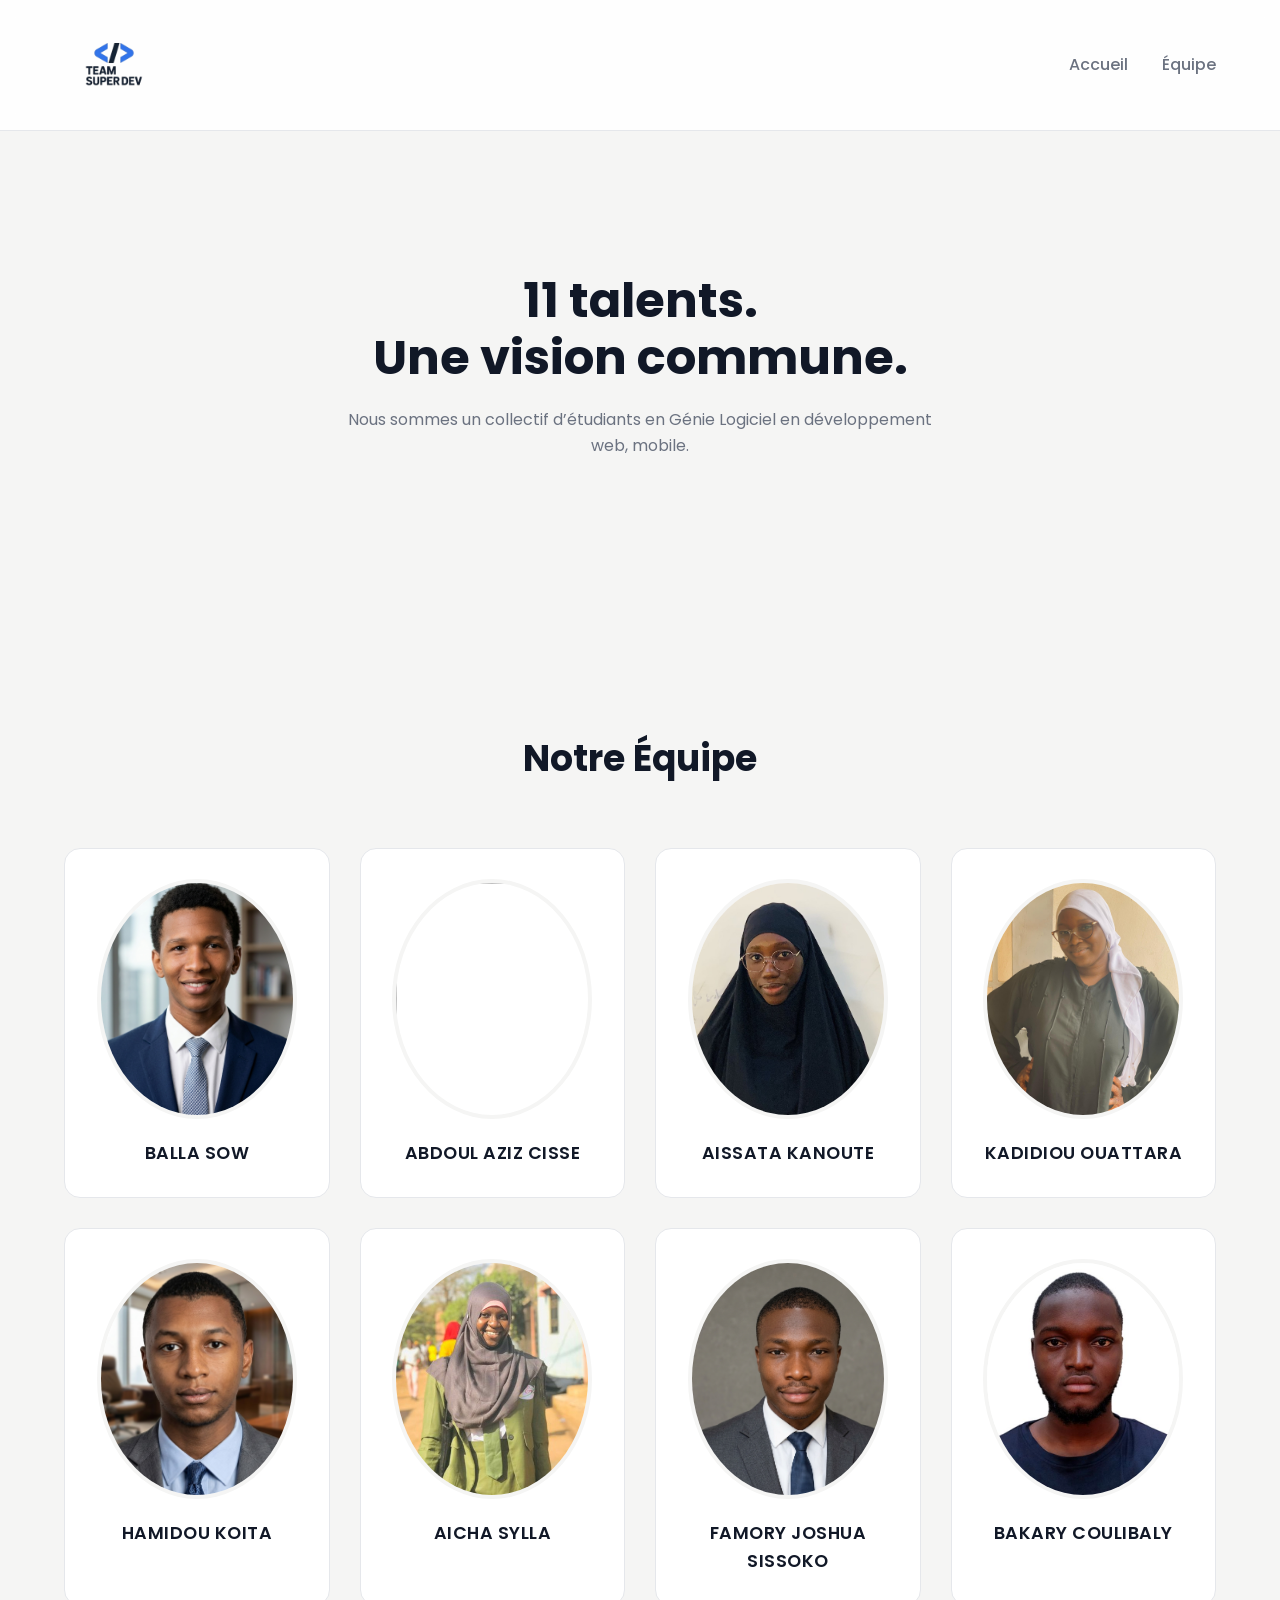
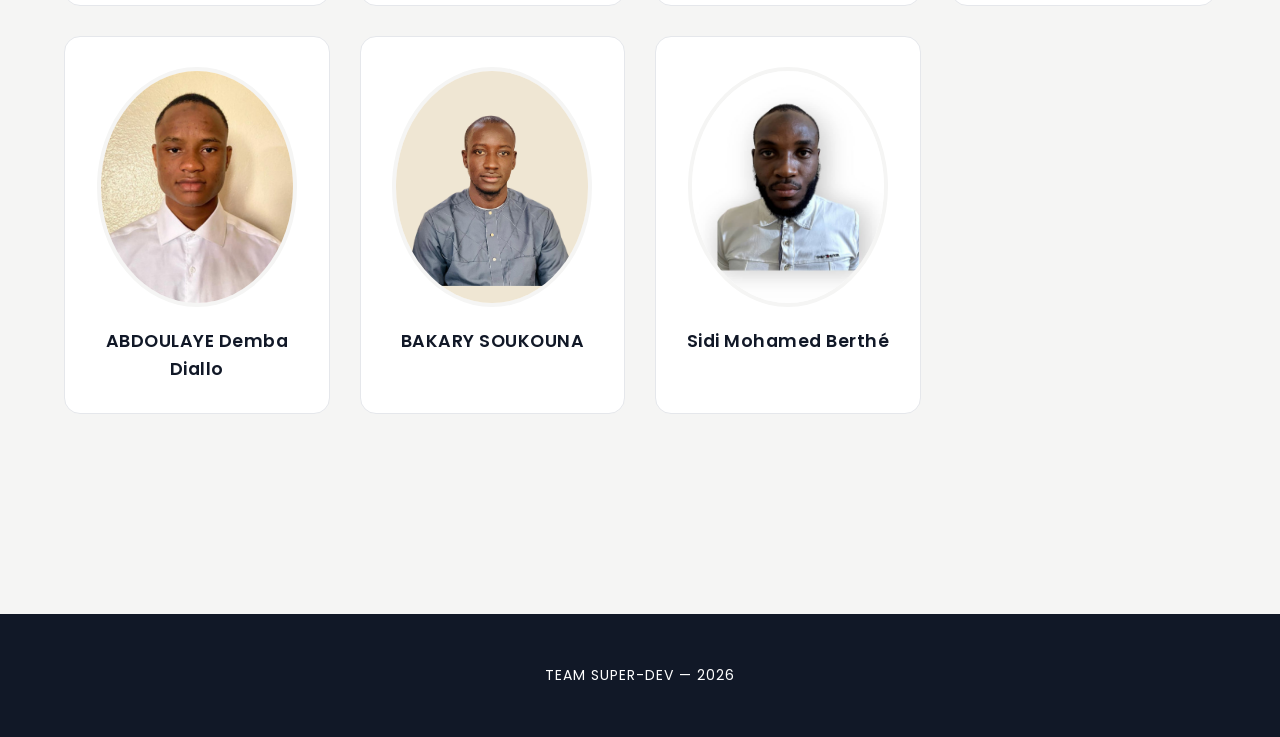
==== index.html @ fdd02b8c "Fix: résolution des conflits avant pull" ====
<!DOCTYPE html>
<html lang="fr">
<head>
<meta charset="UTF-8">
<meta name="viewport" content="width=device-width, initial-scale=1.0">
<link rel="favicon" type="image/x-icon" href="images/logo.png">
<title> TEAM SUPER - DEV</title>
<link rel="stylesheet" href="css/style.css">
<link href="https://fonts.googleapis.com/css2?family=Poppins:wght@300;400;600;700&display=swap" rel="stylesheet">
<script src="https://cdnjs.cloudflare.com/ajax/libs/jspdf/3.0.3/jspdf.umd.min.js" integrity="sha512-+EeCylkt9WHJk5tGJxYdecHOcXFRME7qnbsfeMsdQL6NUPYm2+uGFmyleEqsmVoap/f3dN/sc3BX9t9kHXkHHg==" crossorigin="anonymous" referrerpolicy="no-referrer"></script>
</head>
<body>

<header>
    <div class="container nav">
        <div class="logo">
            <div class="logo-circle">
            <img src="images/logo.png" alt="Logo">
            </div>
           
        </div>
        <nav>
            
            <a href="#">Accueil</a>
            <a href="#team">Équipe</a>
        </nav>
    </div>
</header>

<section class="hero">
    <div class="hero-content">
        <h1>11 talents.<br>Une vision commune.</h1>
        <p>Nous sommes un collectif d’étudiants en Génie Logiciel  en développement web, mobile.</p>
    </div>
</section>

<section id="team" class="team-section">
    <h2 class="our-team">Notre Équipe</h2>
    <div class="team-grid">
        <a href="cv_balla.html" class="member"><img src="images/balla-sow.png"><span>BALLA SOW </span></a>
        <a href="cv-abdoulaziz.html" class="member"><img src="images/My profile.png"><span>ABDOUL AZIZ CISSE</span></a>
        <a href="cv_kanoute.html" class="member"><img src="images/photo-knt.jpeg"><span>AISSATA KANOUTE</span></a>
        <a href="cv-kadidiatou-ouattara.html" class="member"><img src="images/dija.jpeg.jpeg"><span>KADIDIOU OUATTARA</span></a>
        <a href="cv-hamidou.html" class="member"><img src="images/Hamidou.jpg"><span>HAMIDOU KOITA</span></a>
        <a href="cv_aicha_sylla.html" class="member"><img src="images/AichaSylla.jpg"><span>AICHA SYLLA</span></a>
        <a href="joshua.html" class="member"><img src="images/photo.png"><span>FAMORY JOSHUA SISSOKO</span></a>
        <a href="coulibalyCv.html" class="member"><img src="images/coulibaly.jpg"><span>BAKARY COULIBALY</span></a>
        <a href="cv-abdoulayeD.html" class="member"><img src="images/AbdoulayeD.jpeg"><span>ABDOULAYE Demba Diallo</span></a>
        <a href="CV_SOUKOUNA.html" class="member"><img src="images/Bakary.png"><span>BAKARY SOUKOUNA</span></a>
        <a href="cv-sidi-Mohamed.html" class="member"><img src="images/SIDI_photo - Copie.jpg"><span>Sidi Mohamed Berthé</span></a>
    </div>
</section>

<footer>
    <p>TEAM SUPER-DEV — 2026</p>
</footer>

<script src="js/script.js"></script>
</body>
</html>
---- css/style.css ----
:root {
  --bg-main: #F5F5F4;
  --bg-card: #FFFFFF;
  --text-primary: #111827;
  --text-secondary: #6B7280;
  --accent: #4F46E5;
  --accent-hover: #4338CA;
  --border-light: #E5E7EB;
}

html {
  scroll-behavior: smooth;
}

* {
  margin: 0;
  padding: 0;
  box-sizing: border-box;
}

body {
  font-family: 'Poppins', sans-serif;
  background: var(--bg-main);
  color: var(--text-primary);
  line-height: 1.6;
}

.container {
  width: 90%;
  max-width: 1200px;
  margin: auto;
}

header {
  background: rgba(255, 255, 255, 0.9);
  backdrop-filter: blur(10px);
  padding: 15px 0;
  position: fixed;
  width: 100%;
  top: 0;
  z-index: 1000;
  border-bottom: 1px solid var(--border-light);
}

.nav {
  display: flex;
  justify-content: space-between;
  align-items: center;
}

.logo {
  display: flex;
  align-items: center;
  gap: 12px;
}

.logo-circle {
  width: 100px;
  height: 100px;
  border-radius: 50%;
  overflow: hidden;
  display: flex;
  align-items: center;
  justify-content: center;
}

.logo-circle img {
  width: 100%;
  height: 100%;
  object-fit: cover;
}

nav a {
  text-decoration: none;
  margin-left: 30px;
  color: var(--text-secondary);
  font-weight: 500;
  transition: 0.3s;
}

nav a:hover {
  color: var(--accent);
}

.hero {
  min-height: 70vh;
  display: flex;
  align-items: center;
  justify-content: center;
  text-align: center;
  padding-top: 100px;
  opacity: 0;
  transform: translateY(40px);
  transition: all 1s ease;
}
.hero.active{
  opacity: 1;
  transform: translateY(0);
}

.hero h1 {
  font-size: clamp(32px, 5vw, 48px);
  font-weight: 700;
  margin-bottom: 20px;
  line-height: 1.2;
}

.our-team {
  opacity: 0;
  transform: translateY(40px);
  transition: all 1s ease;
}

.our-team.active{
  opacity: 1;
  transform: translateY(0);
}

.hero p {
  max-width: 600px;
  margin: auto;
  color: var(--text-secondary);
}

.team-section {
  padding: 100px 0;
}

.team-section h2 {
  text-align: center;
  font-size: 36px;
  margin-bottom: 60px;
}


.member{
  opacity: 0;
  transform: translateY(60px);
  transition: all 1s ease;
}

.member.active {
  opacity: 1;
  transform: translateY(0);
}

.our-team {
  opacity: 0;
  transform: translateY(40px);
  transition: all 1s ease;
}

.our-team.active{
  opacity: 1;
  transform: translateY(0);
}



.team-grid {
  display: grid;
  grid-template-columns: repeat(auto-fit, minmax(250px, 1fr));
  gap: 30px;
  width: 90%;
  max-width: 1200px;
  margin: auto;
  
}

.member {
  background: var(--bg-card);
  border: 1px solid var(--border-light);
  border-radius: 16px;
  padding: 30px 20px;
  text-decoration: none;
  color: var(--text-primary);
  text-align: center;
  display: flex;
  flex-direction: column;
  align-items: center;
  transition: all 0.4s cubic-bezier(0.175, 0.885, 0.32, 1.275);
}

.member{
  opacity: 0;
  transform: translateY(60px);
  transition: 1s ease;
}

.member.active {
  opacity: 1;
  transform: translateY(0);
}

.member img {
  width: 200px;
  height: 240px;
  object-fit: cover;
  border-radius: 50%;
  margin-bottom: 20px;
  border: 4px solid var(--bg-main);
  transition: transform 0.4s ease;
}

.member span {
  display: block;
  font-weight: 600;
  font-size: 1.1rem;
  letter-spacing: 0.5px;
}

.member:hover {
  transform: translateY(-10px);
  box-shadow: 0 20px 40px rgba(0,0,0,0.08);
  border-color: var(--accent);
}

.member:hover img {
  transform: scale(1.05);
}

/*joshua touch*/



footer {
  background: var(--text-primary);
  color: #fff;
  text-align: center;
  padding: 50px 0;
  font-size: 14px;
  margin-top: 100px;
  letter-spacing: 1px;
}
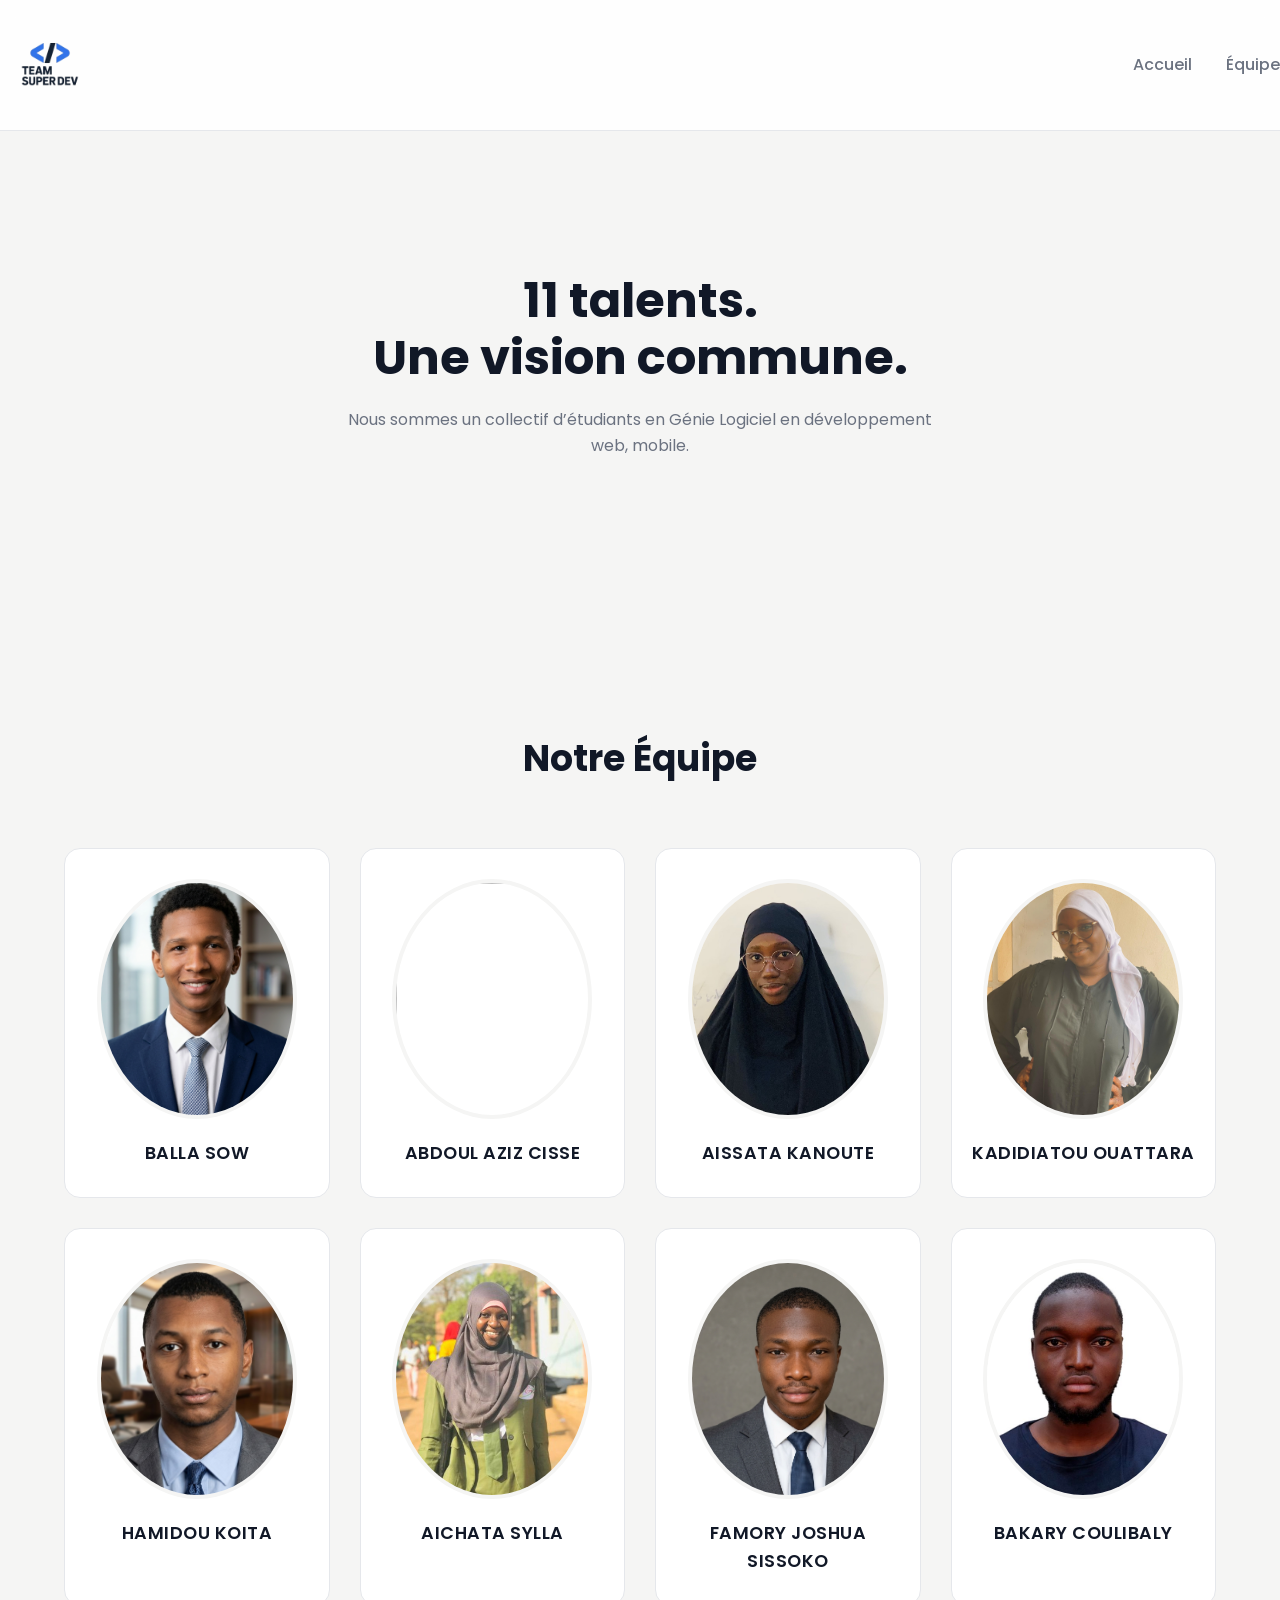
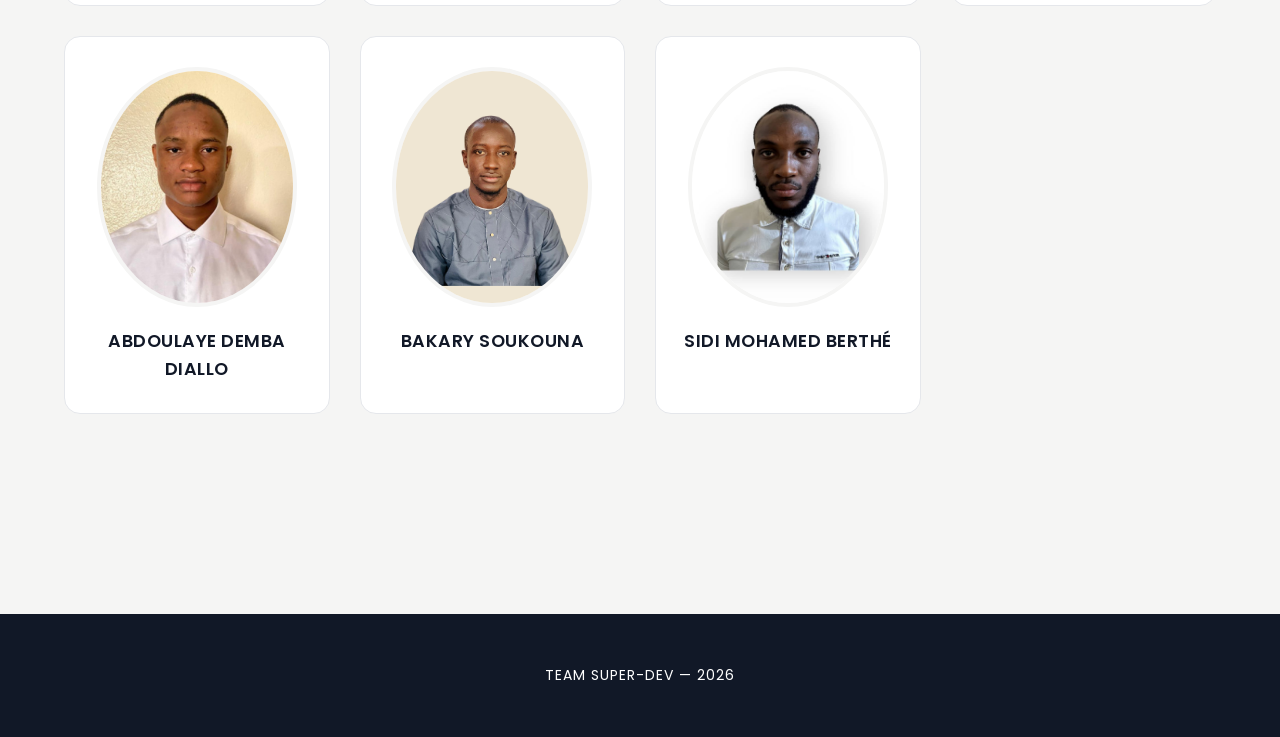
==== commit 6846b752: "Merge pull request #105 from ballasow/balla Balla" ====
--- a/index.html
+++ b/index.html
@@ -13,7 +13,7 @@
 
 <header>
     <div class="container nav">
-        <div class="logo">
+       <div class="logo"> 
             <div class="logo-circle">
             <img src="images/logo.png" alt="Logo">
             </div>
@@ -40,14 +40,14 @@
         <a href="cv_balla.html" class="member"><img src="images/balla-sow.png"><span>BALLA SOW </span></a>
         <a href="cv-abdoulaziz.html" class="member"><img src="images/My profile.png"><span>ABDOUL AZIZ CISSE</span></a>
         <a href="cv_kanoute.html" class="member"><img src="images/photo-knt.jpeg"><span>AISSATA KANOUTE</span></a>
-        <a href="cv-kadidiatou-ouattara.html" class="member"><img src="images/dija.jpeg.jpeg"><span>KADIDIOU OUATTARA</span></a>
+        <a href="cv-kadidiatou-ouattara.html" class="member"><img src="images/dija.jpeg.jpeg"><span>KADIDIATOU OUATTARA</span></a>
         <a href="cv-hamidou.html" class="member"><img src="images/Hamidou.jpg"><span>HAMIDOU KOITA</span></a>
-        <a href="cv_aicha_sylla.html" class="member"><img src="images/AichaSylla.jpg"><span>AICHA SYLLA</span></a>
+        <a href="cv_aicha_sylla.html" class="member"><img src="images/AichaSylla.jpg"><span>AICHATA SYLLA</span></a>
         <a href="joshua.html" class="member"><img src="images/photo.png"><span>FAMORY JOSHUA SISSOKO</span></a>
         <a href="coulibalyCv.html" class="member"><img src="images/coulibaly.jpg"><span>BAKARY COULIBALY</span></a>
-        <a href="cv-abdoulayeD.html" class="member"><img src="images/AbdoulayeD.jpeg"><span>ABDOULAYE Demba Diallo</span></a>
+        <a href="cv-abdoulayeD.html" class="member"><img src="images/AbdoulayeD.jpeg"><span>ABDOULAYE DEMBA DIALLO</span></a>
         <a href="CV_SOUKOUNA.html" class="member"><img src="images/Bakary.png"><span>BAKARY SOUKOUNA</span></a>
-        <a href="cv-sidi-Mohamed.html" class="member"><img src="images/SIDI_photo - Copie.jpg"><span>Sidi Mohamed Berthé</span></a>
+        <a href="cv-sidi-Mohamed.html" class="member"><img src="images/SIDI_photo - Copie.jpg"><span>SIDI MOHAMED BERTHÉ</span></a>
     </div>
 </section>
 
--- a/css/style.css
+++ b/css/style.css
@@ -25,11 +25,7 @@
   line-height: 1.6;
 }
 
-.container {
-  width: 90%;
-  max-width: 1200px;
-  margin: auto;
-}
+
 
 header {
   background: rgba(255, 255, 255, 0.9);
@@ -48,18 +44,14 @@
   align-items: center;
 }
 
-.logo {
-  display: flex;
-  align-items: center;
-  gap: 12px;
-}
+
 
 .logo-circle {
   width: 100px;
   height: 100px;
   border-radius: 50%;
   overflow: hidden;
-  display: flex;
+
   align-items: center;
   justify-content: center;
 }
@@ -158,7 +150,8 @@
 
 
 .team-grid {
-  display: grid;
+  display: grid; 
+  /*mets sous forme de colone les grilles*/
   grid-template-columns: repeat(auto-fit, minmax(250px, 1fr));
   gap: 30px;
   width: 90%;
@@ -203,7 +196,7 @@
 }
 
 .member span {
-  display: block;
+ display: block;
   font-weight: 600;
   font-size: 1.1rem;
   letter-spacing: 0.5px;
@@ -218,9 +211,6 @@
 .member:hover img {
   transform: scale(1.05);
 }
-
-/*joshua touch*/
-
 
 
 footer {
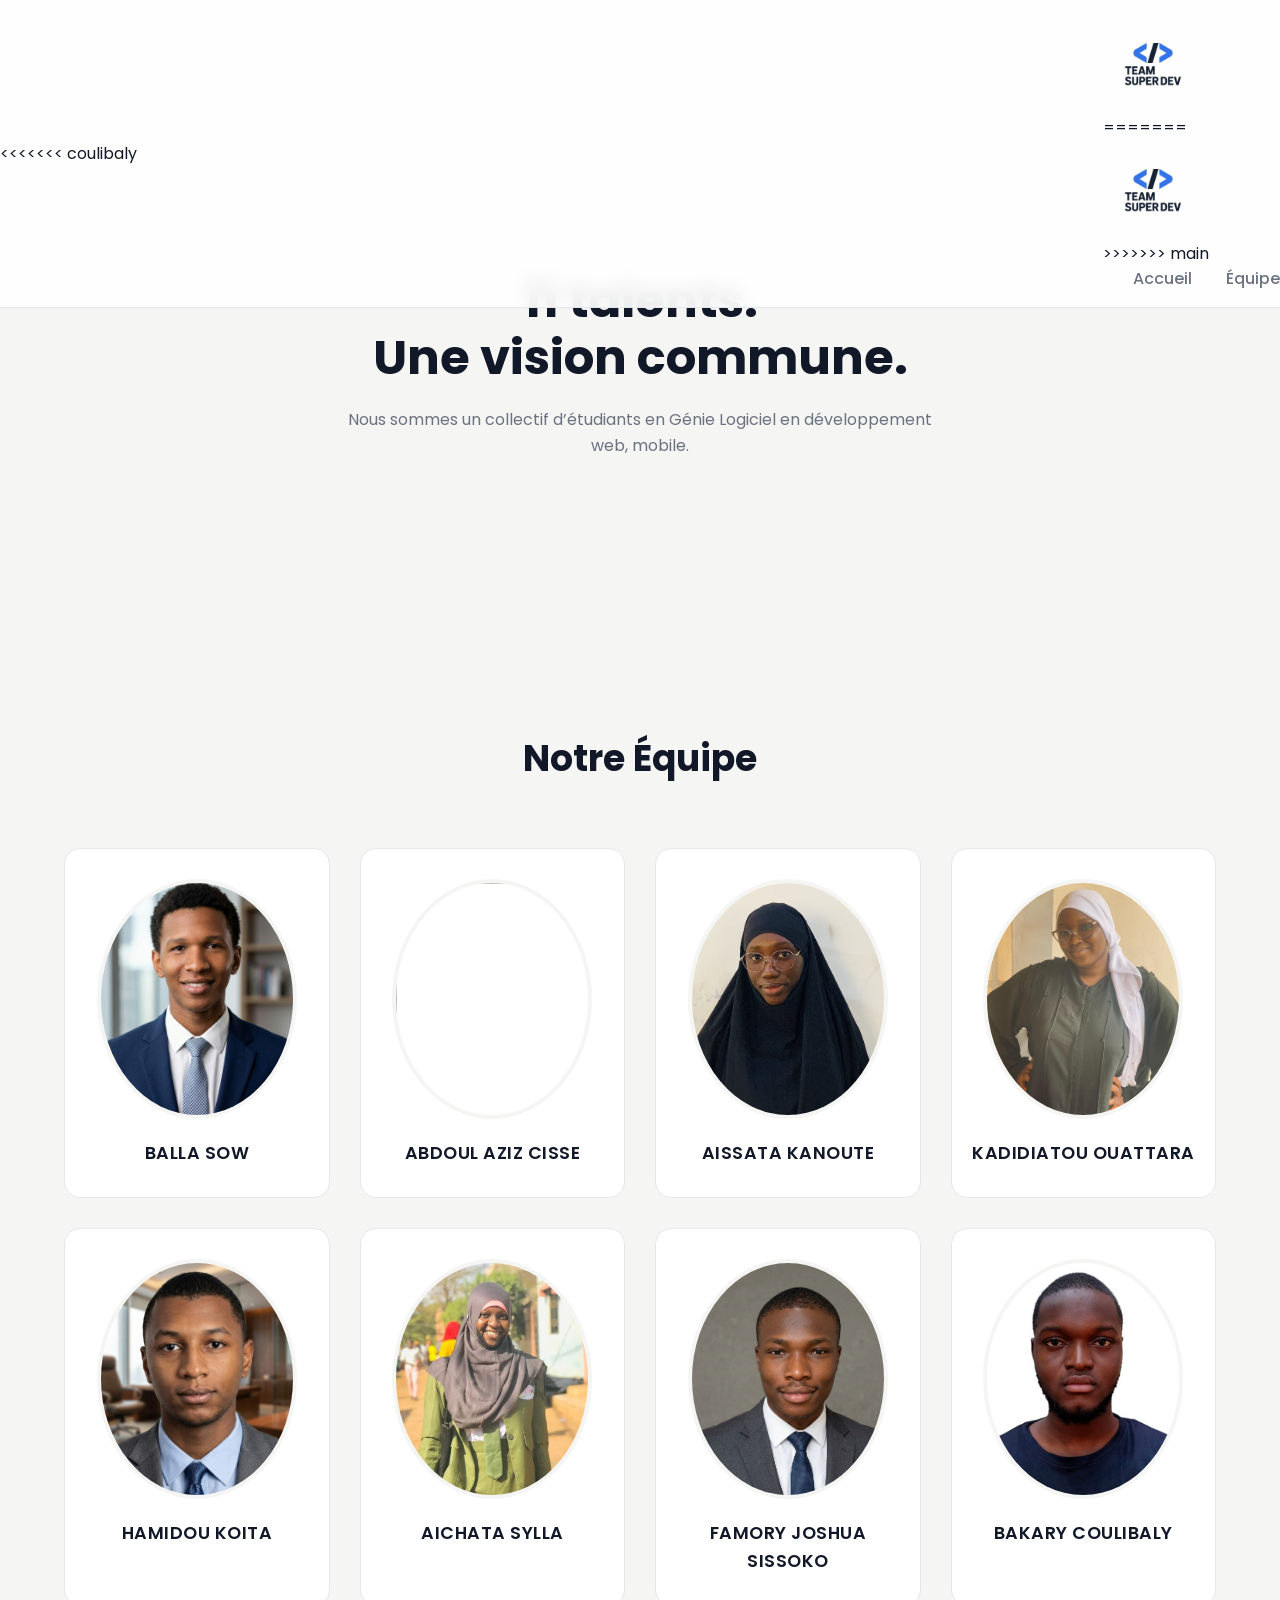
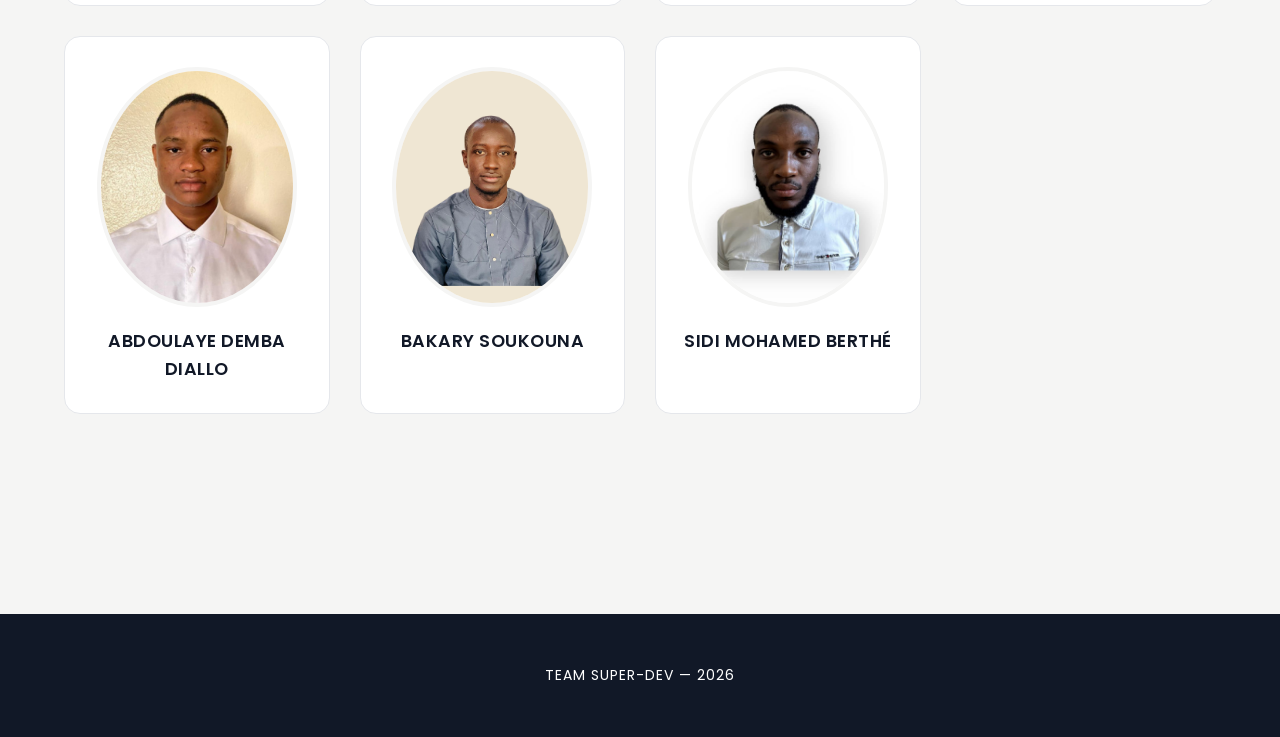
==== commit c5c0aec7: "Merge branch 'main' into coulibaly" ====
--- a/index.html
+++ b/index.html
@@ -1,4 +1,4 @@
-<!DOCTYPE html>
+<!doctype html>
 <html lang="fr">
 <head>
 <meta charset="UTF-8">
@@ -13,26 +13,36 @@
 
 <header>
     <div class="container nav">
+<<<<<<< coulibaly
+        <div class="logo">
+          <div class="logo-circle">
+            <img src="images/logo.png" alt="Logo" />
+          </div>
+=======
        <div class="logo"> 
             <div class="logo-circle">
             <img src="images/logo.png" alt="Logo">
             </div>
            
+>>>>>>> main
         </div>
         <nav>
             
             <a href="#">Accueil</a>
             <a href="#team">Équipe</a>
         </nav>
-    </div>
-</header>
+      </div>
+    </header>
 
-<section class="hero">
-    <div class="hero-content">
-        <h1>11 talents.<br>Une vision commune.</h1>
-        <p>Nous sommes un collectif d’étudiants en Génie Logiciel  en développement web, mobile.</p>
-    </div>
-</section>
+    <section class="hero">
+      <div class="hero-content">
+        <h1>11 talents.<br />Une vision commune.</h1>
+        <p>
+          Nous sommes un collectif d’étudiants en Génie Logiciel en
+          développement web, mobile.
+        </p>
+      </div>
+    </section>
 
 <section id="team" class="team-section">
     <h2 class="our-team">Notre Équipe</h2>
@@ -51,10 +61,10 @@
     </div>
 </section>
 
-<footer>
-    <p>TEAM SUPER-DEV — 2026</p>
-</footer>
+    <footer>
+      <p>TEAM SUPER-DEV — 2026</p>
+    </footer>
 
-<script src="js/script.js"></script>
-</body>
-</html>+    <script src="js/script.js"></script>
+  </body>
+</html>
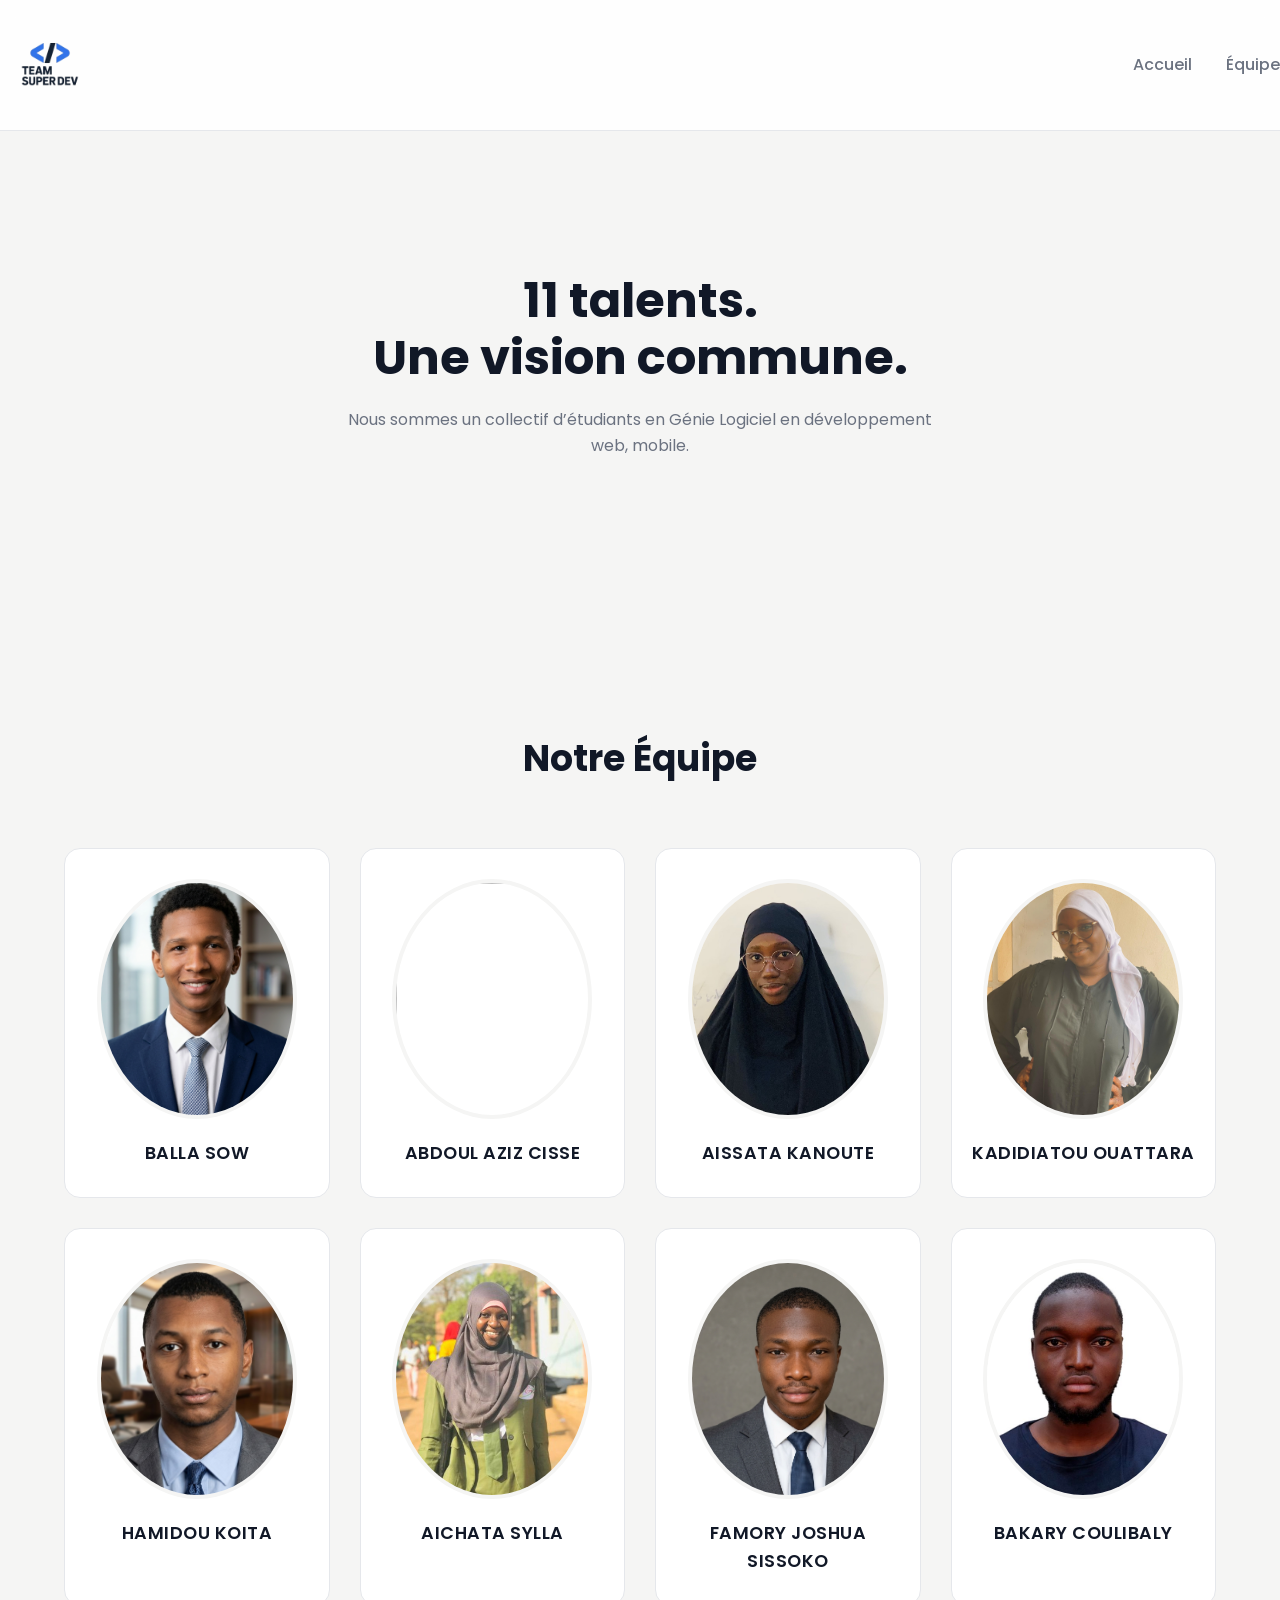
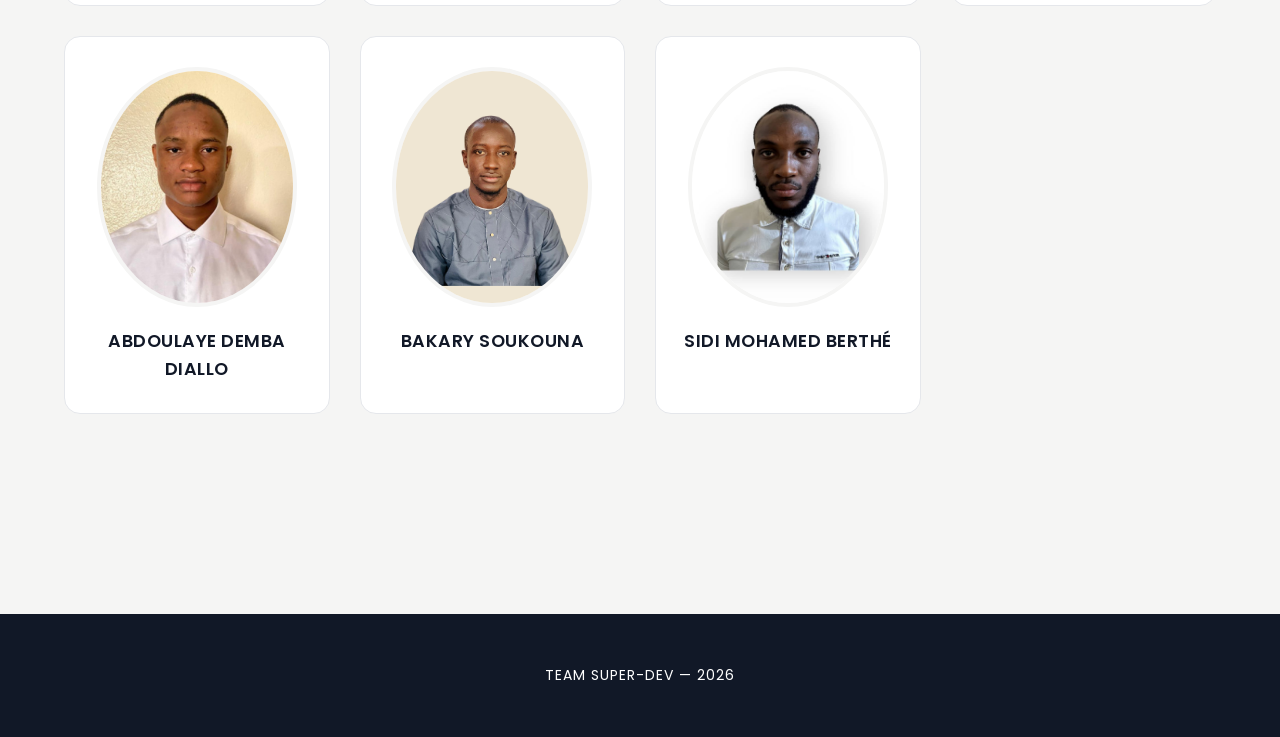
==== commit 885cb007: "Mise à jour du CV Coulibaly" ====
--- a/index.html
+++ b/index.html
@@ -13,18 +13,11 @@
 
 <header>
     <div class="container nav">
-<<<<<<< coulibaly
-        <div class="logo">
-          <div class="logo-circle">
-            <img src="images/logo.png" alt="Logo" />
-          </div>
-=======
        <div class="logo"> 
             <div class="logo-circle">
             <img src="images/logo.png" alt="Logo">
             </div>
            
->>>>>>> main
         </div>
         <nav>
             
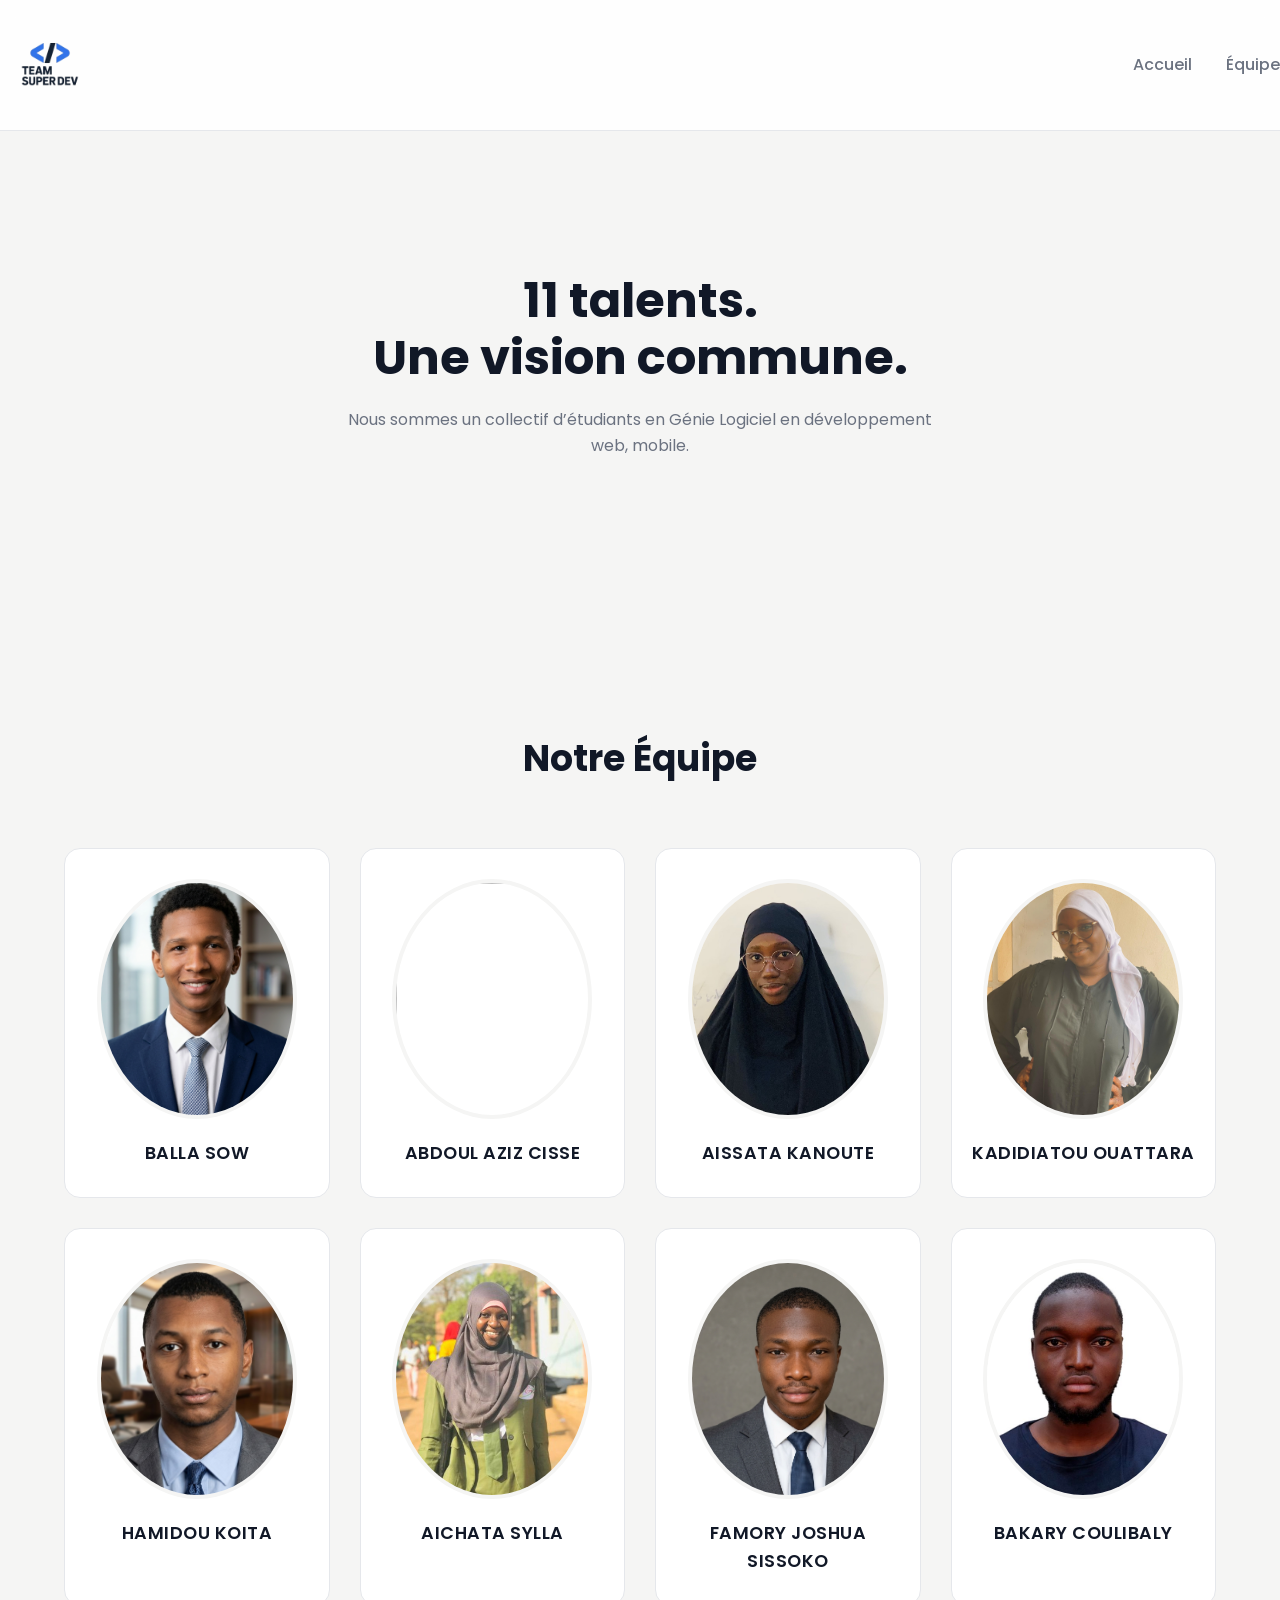
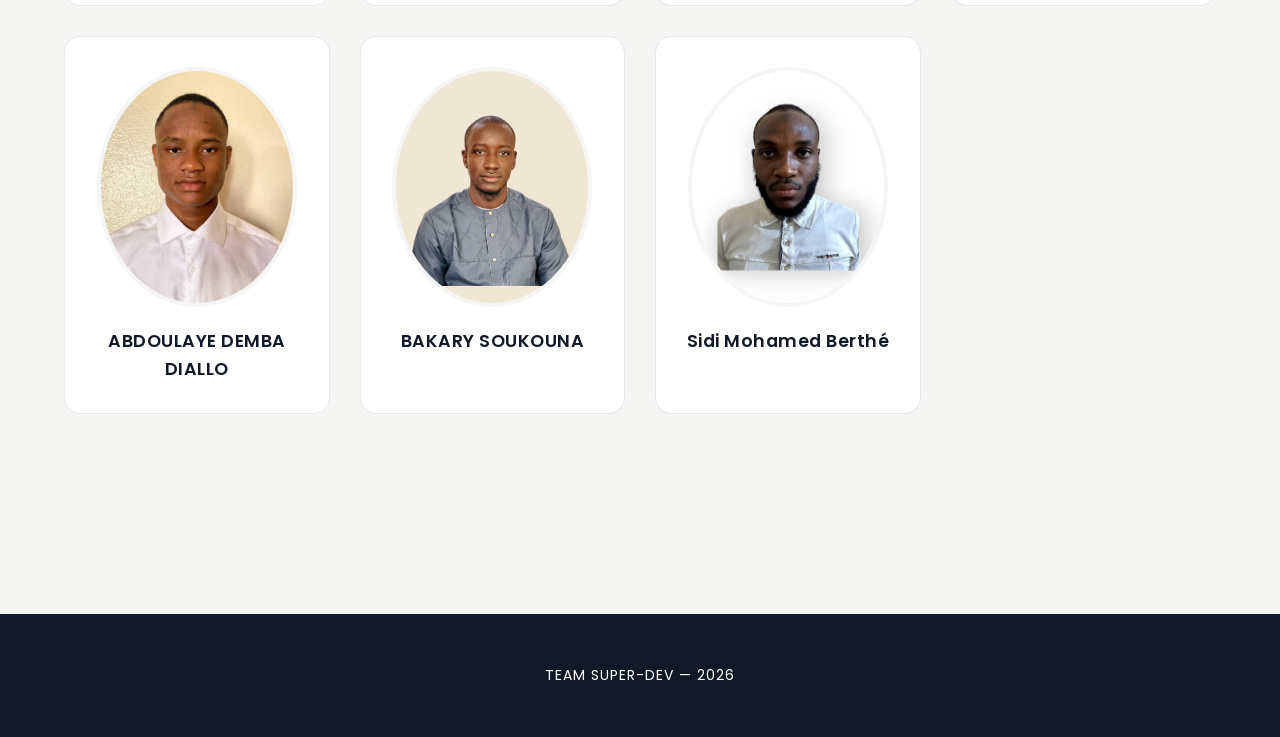
==== commit e9e08e39: "suppresion d'une partie de code" ====
--- a/index.html
+++ b/index.html
@@ -46,11 +46,12 @@
         <a href="cv-kadidiatou-ouattara.html" class="member"><img src="images/dija.jpeg.jpeg"><span>KADIDIATOU OUATTARA</span></a>
         <a href="cv-hamidou.html" class="member"><img src="images/Hamidou.jpg"><span>HAMIDOU KOITA</span></a>
         <a href="cv_aicha_sylla.html" class="member"><img src="images/AichaSylla.jpg"><span>AICHATA SYLLA</span></a>
-        <a href="joshua.html" class="member"><img src="images/photo.png"><span>FAMORY JOSHUA SISSOKO</span></a>
+        <a href="cv-joshua.html" class="member"><img src="images/joshua.png"><span>FAMORY JOSHUA SISSOKO</span></a>
         <a href="coulibalyCv.html" class="member"><img src="images/coulibaly.jpg"><span>BAKARY COULIBALY</span></a>
         <a href="cv-abdoulayeD.html" class="member"><img src="images/AbdoulayeD.jpeg"><span>ABDOULAYE DEMBA DIALLO</span></a>
         <a href="CV_SOUKOUNA.html" class="member"><img src="images/Bakary.png"><span>BAKARY SOUKOUNA</span></a>
-        <a href="cv-sidi-Mohamed.html" class="member"><img src="images/SIDI_photo - Copie.jpg"><span>SIDI MOHAMED BERTHÉ</span></a>
+        <a href="cv-sidi.html" class="member"><img src="images/SIDI_photo - Copie.jpg"><span>Sidi Mohamed Berthé</span></a>
+        
     </div>
 </section>
 
@@ -58,6 +59,6 @@
       <p>TEAM SUPER-DEV — 2026</p>
     </footer>
 
-    <script src="js/script.js"></script>
-  </body>
+<script src="js/script.js"></script>
+</body>
 </html>
